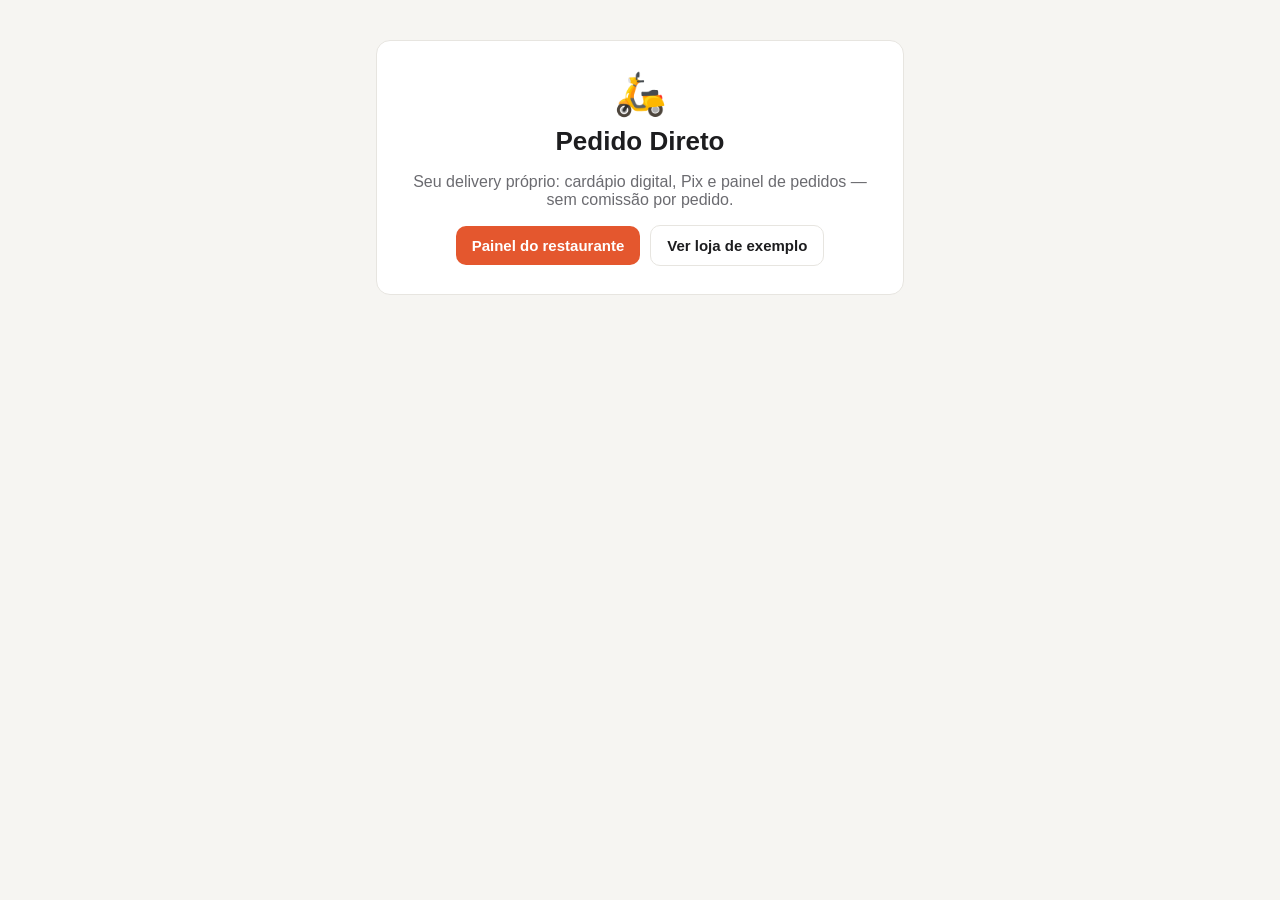
==== web/index.html @ 9a7c46b1 "Frontend: loja pública, acompanhamento do pedido e painel do restaurante - HTML/JS sem dependências," ====
<!DOCTYPE html>
<html lang="pt-BR">
<head>
<meta charset="UTF-8">
<meta name="viewport" content="width=device-width, initial-scale=1">
<title>Pedido Direto — delivery próprio sem comissão</title>
<link rel="stylesheet" href="style.css">
</head>
<body>
<div class="center" style="max-width:560px">
  <div class="card" style="text-align:center;padding:28px">
    <div style="font-size:42px">🛵</div>
    <h1 style="font-size:26px;margin:8px 0">Pedido Direto</h1>
    <p class="muted">Seu delivery próprio: cardápio digital, Pix e painel de pedidos — sem comissão por pedido.</p>
    <div class="row" style="justify-content:center;flex-wrap:wrap;margin-top:16px">
      <a class="btn" href="painel.html">Painel do restaurante</a>
      <a class="btn sec" href="loja.html?s=brasa-burger">Ver loja de exemplo</a>
    </div>
  </div>
</div>
</body>
</html>
---- web/style.css ----
:root{--bg:#f6f5f2;--card:#fff;--ink:#1d1d1f;--mut:#6b6b70;--line:#e7e5e0;--pri:#e4572e;--pri2:#c94320;--ok:#1f9d55;--warn:#c98204;--red:#d33}
*{box-sizing:border-box}
body{margin:0;font-family:-apple-system,BlinkMacSystemFont,"Segoe UI",Roboto,Helvetica,Arial,sans-serif;background:var(--bg);color:var(--ink);-webkit-font-smoothing:antialiased}
button{font:inherit;cursor:pointer}
a{color:inherit}
input,select,textarea{font:inherit;font-size:15px;padding:10px 12px;border:1px solid var(--line);border-radius:10px;width:100%;background:#fff;color:var(--ink)}
textarea{resize:vertical;min-height:60px}
label.f{display:block;font-size:13px;color:var(--mut);margin:10px 0 4px}
label.chk{display:flex;gap:8px;align-items:flex-start;font-size:13px;color:var(--mut);margin:12px 0}
label.chk input{width:18px;height:18px;flex:none;margin-top:1px}
h1,h2,h3{margin:0}
.btn{display:inline-flex;align-items:center;justify-content:center;gap:6px;background:var(--pri);color:#fff;border:0;border-radius:10px;padding:11px 16px;font-weight:600;font-size:15px;text-decoration:none}
.btn:hover{background:var(--pri2)}
.btn.sec{background:#fff;color:var(--ink);border:1px solid var(--line)}
.btn.sec:hover{background:#f1f0ec}
.btn.ok{background:var(--ok)}.btn.ok:hover{background:#178246}
.btn.red{background:#fff;color:var(--red);border:1px solid #f1c4c4}
.btn.sm{padding:7px 11px;font-size:13px;border-radius:8px}
.btn.full{width:100%}
.btn:disabled{opacity:.45;cursor:not-allowed}
.pill{display:inline-flex;align-items:center;gap:5px;font-size:12px;font-weight:600;padding:3px 9px;border-radius:999px;background:#eee;color:#444;white-space:nowrap}
.pill.ok{background:#e3f5ea;color:#16753f}.pill.warn{background:#fff3d6;color:#8a5a00}.pill.red{background:#fde6e6;color:#a32020}.pill.blue{background:#e6eefc;color:#1f4fa8}
.muted{color:var(--mut)}.small{font-size:13px}
.hidden{display:none!important}
.err{color:var(--red);font-size:13px;margin-top:6px;min-height:1em}
.row{display:flex;gap:10px;align-items:center}
.line{display:flex;justify-content:space-between;padding:4px 0;font-size:15px}
.line.tot{font-weight:800;font-size:18px;border-top:1px solid var(--line);margin-top:6px;padding-top:10px}
.card{background:#fff;border:1px solid var(--line);border-radius:14px;padding:16px;margin-bottom:14px}
.code{font-family:ui-monospace,Menlo,monospace;font-size:12px;background:#f4f3ef;padding:10px;border-radius:10px;word-break:break-all}
.toast{position:fixed;top:16px;left:50%;transform:translateX(-50%);background:#1d1d1f;color:#fff;padding:10px 16px;border-radius:10px;z-index:90;font-size:14px;max-width:90vw}
.center{max-width:420px;margin:40px auto;padding:0 16px}
.loading{padding:60px 20px;text-align:center;color:var(--mut)}
.seg{display:flex;gap:8px}
.seg button{flex:1;border:1px solid var(--line);background:#fff;border-radius:10px;padding:10px;font-weight:600}
.seg button.on{border-color:var(--pri);background:#fff3ee;color:var(--pri2)}

/* modal */
.ov{position:fixed;inset:0;background:rgba(0,0,0,.45);z-index:60;display:flex;align-items:flex-end;justify-content:center}
@media(min-width:700px){.ov{align-items:center}}
.modal{background:#fff;width:min(520px,100%);max-height:92vh;overflow:auto;border-radius:20px 20px 0 0;padding:20px}
@media(min-width:700px){.modal{border-radius:20px}}
.modal .mh{display:flex;justify-content:space-between;align-items:center;margin-bottom:12px}
.modal .x{border:0;background:#f1f0ec;width:34px;height:34px;border-radius:50%;font-size:18px}

/* loja */
.shop{max-width:880px;margin:0 auto;padding-bottom:110px}
.hero{background:linear-gradient(135deg,#2a1a14,#5a2a1a);color:#fff;padding:28px 20px 22px;border-radius:0 0 22px 22px}
.hero .logo{width:62px;height:62px;border-radius:16px;background:#fff;display:grid;place-items:center;font-size:30px;margin-bottom:10px;overflow:hidden;color:var(--ink);font-weight:800}
.hero .logo img{width:100%;height:100%;object-fit:cover}
.hero h1{font-size:26px}
.hero .meta{display:flex;flex-wrap:wrap;gap:8px;margin-top:12px}
.hero .meta span{background:rgba(255,255,255,.13);padding:5px 10px;border-radius:999px;font-size:13px}
.note{margin:14px 16px 0;padding:12px 14px;border-radius:12px;font-size:14px}
.note.red{background:#fde6e6;color:#8b1c1c}.note.warn{background:#fff3d6;color:#7a4f00}
.track-banner{margin:14px 16px 0;background:#fff;border:1px solid var(--line);border-radius:14px;padding:12px 14px;display:flex;align-items:center;gap:10px}
.track-banner div{flex:1}
.cats{position:sticky;top:0;z-index:20;background:var(--bg);display:flex;gap:8px;overflow-x:auto;padding:14px 16px 10px;scrollbar-width:none}
.cats::-webkit-scrollbar{display:none}
.cats button{white-space:nowrap;border:1px solid var(--line);background:#fff;border-radius:999px;padding:8px 14px;font-size:14px}
.sec-title{font-size:19px;margin:18px 16px 10px;scroll-margin-top:70px}
.grid{display:grid;grid-template-columns:repeat(auto-fill,minmax(260px,1fr));gap:10px;padding:0 16px}
.prod{background:#fff;border:1px solid var(--line);border-radius:14px;padding:14px;display:flex;gap:12px;text-align:left;width:100%;align-items:flex-start}
.prod:hover{border-color:#d7d3cb;box-shadow:0 2px 10px rgba(0,0,0,.05)}
.prod .em{width:64px;height:64px;flex:none;display:grid;place-items:center;background:#faf6f0;border-radius:12px;font-size:28px;overflow:hidden}
.prod .em img{width:100%;height:100%;object-fit:cover}
.prod h3{font-size:15px;margin-bottom:3px}
.prod p{font-size:13px;color:var(--mut);margin:0 0 6px;line-height:1.35}
.prod .price{font-weight:700}
.prod.off{opacity:.5}
.cartbar{position:fixed;left:50%;transform:translateX(-50%);bottom:16px;width:min(560px,calc(100% - 28px));z-index:30;background:var(--pri);color:#fff;border:0;border-radius:14px;padding:15px 18px;display:flex;justify-content:space-between;font-weight:700;font-size:16px;box-shadow:0 8px 24px rgba(228,87,46,.35)}
.addon{display:flex;align-items:center;gap:10px;padding:10px 0;border-bottom:1px solid var(--line)}
.addon input{width:20px;height:20px}
.addon span{flex:1}
.qty{display:inline-flex;align-items:center;border:1px solid var(--line);border-radius:10px;overflow:hidden;flex:none}
.qty button{border:0;background:#fff;width:36px;height:38px;font-size:18px}
.qty b{min-width:28px;text-align:center}
.citem{display:flex;gap:10px;padding:12px 0;border-bottom:1px solid var(--line)}
.citem .d{flex:1}
.upsell{background:#fff8ec;border:1px dashed #f0c98a;border-radius:12px;padding:12px;margin:12px 0;font-size:14px}
.upsell .row{margin-top:8px;flex-wrap:wrap}
.steps{list-style:none;padding:0;margin:14px 0}
.steps li{display:flex;gap:12px;align-items:center;padding:10px 0;color:#aaa}
.steps li i{width:26px;height:26px;border-radius:50%;border:2px solid #ddd;display:grid;place-items:center;font-style:normal;font-size:13px}
.steps li.done{color:var(--ink)}.steps li.done i{background:var(--ok);border-color:var(--ok);color:#fff}
.steps li.cur{color:var(--ink);font-weight:700}.steps li.cur i{border-color:var(--pri);color:var(--pri)}
.qrimg{display:block;margin:10px auto;width:220px;height:220px}

/* painel */
.panel{display:flex;min-height:100vh}
.side{width:220px;background:#fff;border-right:1px solid var(--line);padding:14px 10px;flex:none}
.side .brand{font-weight:800;padding:6px 10px 4px}
.side .who{font-size:12px;color:var(--mut);padding:0 10px 14px}
.side button.tab{display:flex;justify-content:space-between;width:100%;text-align:left;border:0;background:transparent;padding:10px 12px;border-radius:10px;font-size:15px;color:#333}
.side button.tab.on{background:#fff1ec;color:var(--pri2);font-weight:700}
.side .badge{background:var(--pri);color:#fff;border-radius:999px;font-size:12px;padding:1px 8px}
.side .foot{margin-top:18px;padding:0 10px}
.main{flex:1;padding:18px;min-width:0}
.ptop{display:flex;flex-wrap:wrap;gap:10px;align-items:center;margin-bottom:16px}
.ptop h2{margin-right:auto;font-size:22px}
.toggle{display:inline-flex;align-items:center;gap:8px;background:#fff;border:1px solid var(--line);border-radius:999px;padding:6px 12px 6px 6px;font-size:14px;font-weight:600}
.toggle .sw{width:38px;height:22px;border-radius:999px;background:#ccc;position:relative;transition:.2s;flex:none}
.toggle .sw::after{content:"";position:absolute;top:3px;left:3px;width:16px;height:16px;border-radius:50%;background:#fff;transition:.2s}
.toggle.on .sw{background:var(--ok)}.toggle.on .sw::after{left:19px}
.toggle.warn.on .sw{background:var(--warn)}
.toggle:disabled{opacity:.6;cursor:default}
.kanban{display:grid;grid-template-columns:repeat(5,minmax(230px,1fr));gap:12px;overflow-x:auto;padding-bottom:10px}
.col{background:#efede8;border-radius:14px;padding:10px;min-height:300px}
.col h4{margin:2px 4px 10px;font-size:14px;display:flex;justify-content:space-between}
.oc{background:#fff;border-radius:12px;padding:12px;margin-bottom:10px;border:1px solid var(--line);font-size:14px}
.oc.new{border-color:var(--pri);box-shadow:0 0 0 2px rgba(228,87,46,.15)}
.oc .h{display:flex;justify-content:space-between;align-items:center;margin-bottom:6px;gap:6px}
.oc ul{margin:6px 0;padding-left:18px;color:#333}
.oc .acts{display:flex;gap:6px;flex-wrap:wrap;margin-top:8px}
.kpis{display:grid;grid-template-columns:repeat(auto-fit,minmax(160px,1fr));gap:12px;margin-bottom:14px}
.kpi{background:#fff;border:1px solid var(--line);border-radius:14px;padding:14px}
.kpi small{color:var(--mut);font-size:13px}.kpi b{display:block;font-size:24px;margin-top:4px}
table{width:100%;border-collapse:collapse;font-size:14px}
th{text-align:left;color:var(--mut);font-weight:600;font-size:12px;text-transform:uppercase;letter-spacing:.03em;padding:8px;border-bottom:1px solid var(--line)}
td{padding:9px 8px;border-bottom:1px solid var(--line);vertical-align:middle}
td input{padding:6px 8px;width:96px}
.tblwrap{overflow-x:auto}
.formgrid{display:grid;grid-template-columns:repeat(auto-fit,minmax(180px,1fr));gap:0 12px}
.hbar{display:flex;align-items:center;gap:10px;margin:8px 0;font-size:14px}
.hbar .t{width:170px;white-space:nowrap;overflow:hidden;text-overflow:ellipsis}
.hbar .b{flex:1;background:#f1f0ec;border-radius:6px;height:12px;overflow:hidden}
.hbar .b i{display:block;height:100%;background:var(--pri)}
@media(max-width:760px){
  .panel{flex-direction:column}
  .side{width:100%;display:flex;overflow-x:auto;border-right:0;border-bottom:1px solid var(--line);padding:8px;gap:4px;align-items:center}
  .side .brand,.side .who{display:none}
  .side button.tab{width:auto;white-space:nowrap;gap:6px}
  .side .foot{margin:0;padding:0}
  .main{padding:14px}
}
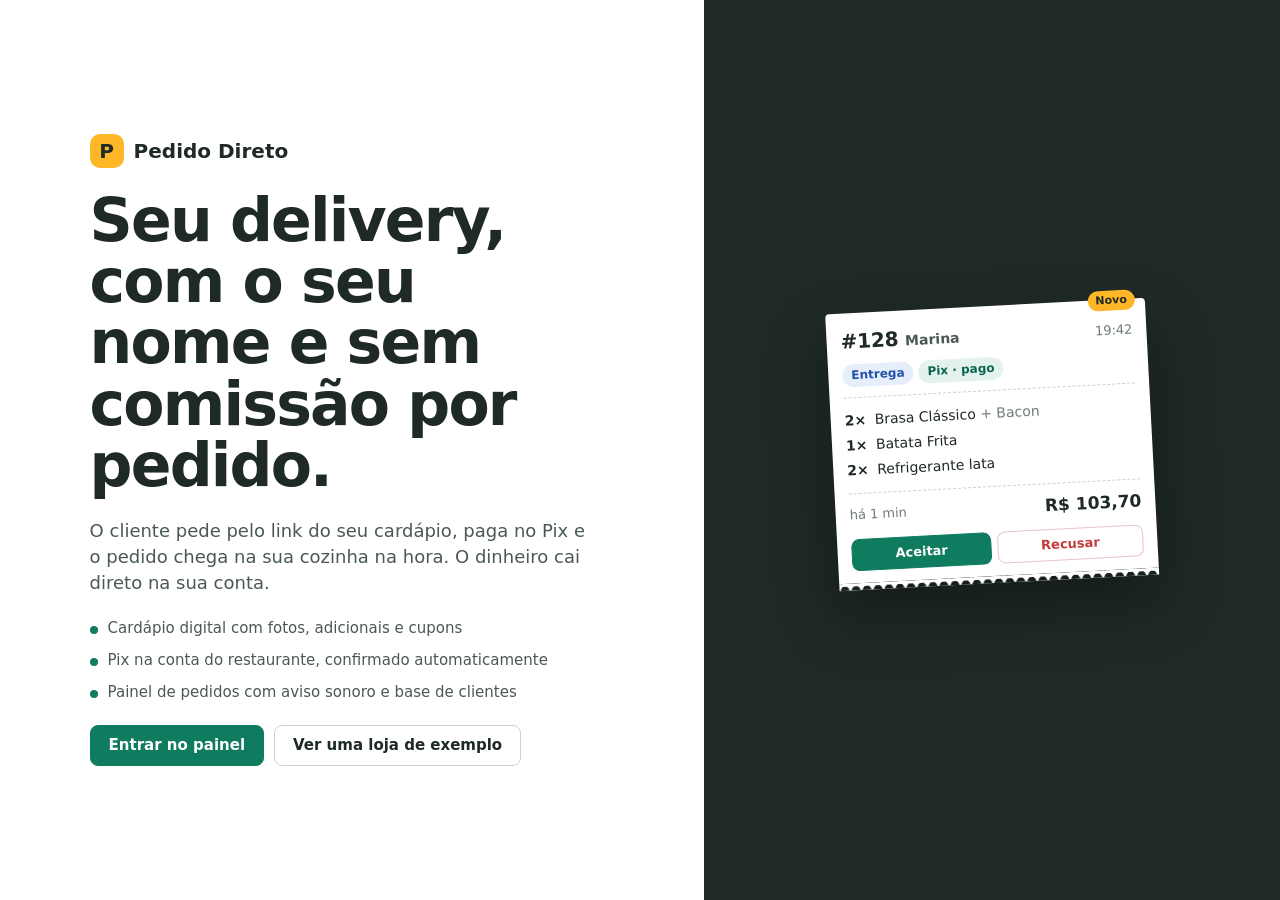
==== commit 091ff488: "Nova identidade visual (manjericão + mostarda) e pedidos em formato de comanda - Paleta própria, tip" ====
--- a/web/index.html
+++ b/web/index.html
@@ -3,20 +3,39 @@
 <head>
 <meta charset="UTF-8">
 <meta name="viewport" content="width=device-width, initial-scale=1">
-<title>Pedido Direto — delivery próprio sem comissão</title>
+<title>Pedido Direto — delivery próprio, sem comissão por pedido</title>
+<meta name="description" content="Cardápio digital, Pix e painel de pedidos para o seu restaurante vender pelo próprio canal, sem comissão por pedido.">
 <link rel="stylesheet" href="style.css">
 </head>
 <body>
-<div class="center" style="max-width:560px">
-  <div class="card" style="text-align:center;padding:28px">
-    <div style="font-size:42px">🛵</div>
-    <h1 style="font-size:26px;margin:8px 0">Pedido Direto</h1>
-    <p class="muted">Seu delivery próprio: cardápio digital, Pix e painel de pedidos — sem comissão por pedido.</p>
-    <div class="row" style="justify-content:center;flex-wrap:wrap;margin-top:16px">
-      <a class="btn" href="painel.html">Painel do restaurante</a>
-      <a class="btn sec" href="loja.html?s=brasa-burger">Ver loja de exemplo</a>
+<main class="home">
+  <section class="copy">
+    <div class="mark"><i>P</i>Pedido Direto</div>
+    <h1>Seu delivery, com o seu nome e sem comissão por pedido.</h1>
+    <p class="lead">O cliente pede pelo link do seu cardápio, paga no Pix e o pedido chega na sua cozinha na hora. O dinheiro cai direto na sua conta.</p>
+    <ul>
+      <li>Cardápio digital com fotos, adicionais e cupons</li>
+      <li>Pix na conta do restaurante, confirmado automaticamente</li>
+      <li>Painel de pedidos com aviso sonoro e base de clientes</li>
+    </ul>
+    <div class="row" style="flex-wrap:wrap">
+      <a class="btn" href="painel.html">Entrar no painel</a>
+      <a class="btn sec" href="loja.html?s=brasa-burger">Ver uma loja de exemplo</a>
     </div>
-  </div>
-</div>
+  </section>
+  <section class="art" aria-hidden="true">
+    <div class="oc new">
+      <div class="h"><b>#128 <small>Marina</small></b><span class="small muted">19:42</span></div>
+      <div class="row" style="flex-wrap:wrap;gap:5px"><span class="pill blue">Entrega</span><span class="pill ok">Pix · pago</span></div>
+      <ul>
+        <li><b>2×</b> Brasa Clássico <span class="muted">+ Bacon</span></li>
+        <li><b>1×</b> Batata Frita</li>
+        <li><b>2×</b> Refrigerante lata</li>
+      </ul>
+      <div class="tot-row"><span class="small muted">há 1 min</span><b>R$ 103,70</b></div>
+      <div class="acts"><span class="btn sm">Aceitar</span><span class="btn red sm">Recusar</span></div>
+    </div>
+  </section>
+</main>
 </body>
 </html>
--- a/web/style.css
+++ b/web/style.css
@@ -1,135 +1,268 @@
-:root{--bg:#f6f5f2;--card:#fff;--ink:#1d1d1f;--mut:#6b6b70;--line:#e7e5e0;--pri:#e4572e;--pri2:#c94320;--ok:#1f9d55;--warn:#c98204;--red:#d33}
+/* =====================================================================
+   Pedido Direto — identidade visual
+   Manjericão (ação), mostarda (destaque), sálvia (fundo), carvão-verde (texto).
+   O elemento marcante é a comanda: pedidos no painel parecem o papel da cozinha.
+   ===================================================================== */
+:root{
+  --ink:#1F2A24;        /* texto e superfícies escuras */
+  --ink-2:#4A5A51;      /* texto secundário */
+  --mut:#6E7D74;        /* texto de apoio */
+  --bg:#EEF2EE;         /* fundo sálvia */
+  --card:#FFFFFF;
+  --line:#DCE3DD;
+  --line-2:#C9D3CB;
+  --pri:#0F7B5F;        /* manjericão */
+  --pri-2:#0B6650;
+  --pri-soft:#E3F2EC;
+  --mustard:#FFB627;
+  --mustard-soft:#FFF4D9;
+  --ok:#0F7B5F;
+  --warn:#B7791F;
+  --red:#C93A3A;
+  --red-soft:#FCE9E9;
+  --blue:#2E62C9;
+  --blue-soft:#E7EEFB;
+  --r-sm:8px; --r:12px; --r-lg:18px;
+  --shadow:0 1px 2px rgba(31,42,36,.06),0 4px 14px rgba(31,42,36,.06);
+  --display: ui-rounded,"SF Pro Rounded","Nunito","Segoe UI Variable Display",system-ui,-apple-system,"Segoe UI",Roboto,sans-serif;
+  --text: system-ui,-apple-system,"Segoe UI",Roboto,"Helvetica Neue",Arial,sans-serif;
+}
 *{box-sizing:border-box}
-body{margin:0;font-family:-apple-system,BlinkMacSystemFont,"Segoe UI",Roboto,Helvetica,Arial,sans-serif;background:var(--bg);color:var(--ink);-webkit-font-smoothing:antialiased}
-button{font:inherit;cursor:pointer}
-a{color:inherit}
-input,select,textarea{font:inherit;font-size:15px;padding:10px 12px;border:1px solid var(--line);border-radius:10px;width:100%;background:#fff;color:var(--ink)}
-textarea{resize:vertical;min-height:60px}
-label.f{display:block;font-size:13px;color:var(--mut);margin:10px 0 4px}
-label.chk{display:flex;gap:8px;align-items:flex-start;font-size:13px;color:var(--mut);margin:12px 0}
-label.chk input{width:18px;height:18px;flex:none;margin-top:1px}
-h1,h2,h3{margin:0}
-.btn{display:inline-flex;align-items:center;justify-content:center;gap:6px;background:var(--pri);color:#fff;border:0;border-radius:10px;padding:11px 16px;font-weight:600;font-size:15px;text-decoration:none}
-.btn:hover{background:var(--pri2)}
-.btn.sec{background:#fff;color:var(--ink);border:1px solid var(--line)}
-.btn.sec:hover{background:#f1f0ec}
-.btn.ok{background:var(--ok)}.btn.ok:hover{background:#178246}
-.btn.red{background:#fff;color:var(--red);border:1px solid #f1c4c4}
-.btn.sm{padding:7px 11px;font-size:13px;border-radius:8px}
+html{-webkit-text-size-adjust:100%}
+body{margin:0;font-family:var(--text);font-size:15px;line-height:1.45;background:var(--bg);color:var(--ink);-webkit-font-smoothing:antialiased}
+h1,h2,h3,h4{margin:0;font-family:var(--display);letter-spacing:-.015em;line-height:1.15}
+h2{font-size:22px;font-weight:800}
+h3{font-size:17px;font-weight:750}
+a{color:var(--pri)}
+button{font:inherit;cursor:pointer;color:inherit}
+:focus-visible{outline:3px solid rgba(15,123,95,.55);outline-offset:2px;border-radius:6px}
+@media (prefers-reduced-motion:reduce){*{transition:none!important;animation:none!important;scroll-behavior:auto!important}}
+.price,.line span:last-child,.kpi b,td{font-variant-numeric:tabular-nums}
+
+/* ---------- formulários ---------- */
+input,select,textarea{font:inherit;font-size:15px;padding:11px 13px;border:1px solid var(--line-2);border-radius:var(--r-sm);width:100%;background:#fff;color:var(--ink);transition:border-color .15s,box-shadow .15s}
+input:focus,select:focus,textarea:focus{outline:none;border-color:var(--pri);box-shadow:0 0 0 3px var(--pri-soft)}
+input:disabled,select:disabled{background:#F4F6F4;color:var(--mut)}
+input[type=file]{padding:9px;background:#F7F9F7;border-style:dashed}
+textarea{resize:vertical;min-height:64px}
+label.f{display:block;font-size:13px;font-weight:600;color:var(--ink-2);margin:12px 0 5px}
+label.chk{display:flex;gap:10px;align-items:flex-start;font-size:14px;color:var(--ink-2);margin:14px 0}
+label.chk input{width:18px;height:18px;flex:none;margin-top:1px;accent-color:var(--pri)}
+
+/* ---------- botões ---------- */
+.btn{display:inline-flex;align-items:center;justify-content:center;gap:6px;background:var(--pri);color:#fff;border:1px solid var(--pri);border-radius:var(--r-sm);padding:11px 18px;font-weight:700;font-size:15px;text-decoration:none;line-height:1.1;transition:background .15s,border-color .15s}
+.btn:hover{background:var(--pri-2);border-color:var(--pri-2)}
+.btn.sec{background:#fff;color:var(--ink);border-color:var(--line-2)}
+.btn.sec:hover{background:#F4F7F5;border-color:var(--ink-2)}
+.btn.ok{background:var(--pri);border-color:var(--pri)}
+.btn.red{background:#fff;color:var(--red);border-color:#EBC3C3}
+.btn.red:hover{background:var(--red-soft)}
+.btn.sm{padding:8px 12px;font-size:13px}
 .btn.full{width:100%}
 .btn:disabled{opacity:.45;cursor:not-allowed}
-.pill{display:inline-flex;align-items:center;gap:5px;font-size:12px;font-weight:600;padding:3px 9px;border-radius:999px;background:#eee;color:#444;white-space:nowrap}
-.pill.ok{background:#e3f5ea;color:#16753f}.pill.warn{background:#fff3d6;color:#8a5a00}.pill.red{background:#fde6e6;color:#a32020}.pill.blue{background:#e6eefc;color:#1f4fa8}
+
+/* ---------- utilitários ---------- */
+.pill{display:inline-flex;align-items:center;gap:5px;font-size:12px;font-weight:700;padding:3px 9px;border-radius:999px;background:#EDF0EE;color:var(--ink-2);white-space:nowrap}
+.pill.ok{background:var(--pri-soft);color:var(--pri-2)}
+.pill.warn{background:var(--mustard-soft);color:#8A5A00}
+.pill.red{background:var(--red-soft);color:#9E2626}
+.pill.blue{background:var(--blue-soft);color:#2350A8}
 .muted{color:var(--mut)}.small{font-size:13px}
 .hidden{display:none!important}
-.err{color:var(--red);font-size:13px;margin-top:6px;min-height:1em}
+.err{color:var(--red);font-size:13px;margin-top:6px;min-height:1em;font-weight:600}
 .row{display:flex;gap:10px;align-items:center}
-.line{display:flex;justify-content:space-between;padding:4px 0;font-size:15px}
-.line.tot{font-weight:800;font-size:18px;border-top:1px solid var(--line);margin-top:6px;padding-top:10px}
-.card{background:#fff;border:1px solid var(--line);border-radius:14px;padding:16px;margin-bottom:14px}
-.code{font-family:ui-monospace,Menlo,monospace;font-size:12px;background:#f4f3ef;padding:10px;border-radius:10px;word-break:break-all}
-.toast{position:fixed;top:16px;left:50%;transform:translateX(-50%);background:#1d1d1f;color:#fff;padding:10px 16px;border-radius:10px;z-index:90;font-size:14px;max-width:90vw}
-.center{max-width:420px;margin:40px auto;padding:0 16px}
-.loading{padding:60px 20px;text-align:center;color:var(--mut)}
-.seg{display:flex;gap:8px}
-.seg button{flex:1;border:1px solid var(--line);background:#fff;border-radius:10px;padding:10px;font-weight:600}
-.seg button.on{border-color:var(--pri);background:#fff3ee;color:var(--pri2)}
-
-/* modal */
-.ov{position:fixed;inset:0;background:rgba(0,0,0,.45);z-index:60;display:flex;align-items:flex-end;justify-content:center}
+.line{display:flex;justify-content:space-between;gap:12px;padding:5px 0;font-size:15px}
+.line.tot{font-family:var(--display);font-weight:800;font-size:19px;border-top:1px dashed var(--line-2);margin-top:8px;padding-top:12px}
+.card{background:var(--card);border:1px solid var(--line);border-radius:var(--r);padding:18px;margin-bottom:14px}
+.card > h3{margin-bottom:10px}
+.code{font-family:ui-monospace,SFMono-Regular,Menlo,monospace;font-size:12px;background:#F2F5F3;border:1px solid var(--line);padding:11px;border-radius:var(--r-sm);word-break:break-all}
+.toast{position:fixed;top:18px;left:50%;transform:translateX(-50%);background:var(--ink);color:#fff;padding:11px 18px;border-radius:999px;z-index:90;font-size:14px;font-weight:600;max-width:90vw;box-shadow:0 8px 24px rgba(31,42,36,.25)}
+.center{max-width:440px;margin:48px auto;padding:0 16px}
+.loading{padding:72px 20px;text-align:center;color:var(--mut)}
+.seg{display:flex;gap:4px;background:#E6EBE7;padding:4px;border-radius:10px}
+.seg button{flex:1;border:0;background:transparent;border-radius:7px;padding:9px 10px;font-weight:700;font-size:14px;color:var(--ink-2)}
+.seg button.on{background:#fff;color:var(--ink);box-shadow:0 1px 3px rgba(31,42,36,.15)}
+.note{margin:14px 16px 0;padding:12px 14px;border-radius:var(--r);font-size:14px;font-weight:600}
+.note.red{background:var(--red-soft);color:#8B2020}
+.note.warn{background:var(--mustard-soft);color:#7A4F00}
+
+/* ---------- modal ---------- */
+.ov{position:fixed;inset:0;background:rgba(20,28,24,.5);z-index:60;display:flex;align-items:flex-end;justify-content:center}
 @media(min-width:700px){.ov{align-items:center}}
-.modal{background:#fff;width:min(520px,100%);max-height:92vh;overflow:auto;border-radius:20px 20px 0 0;padding:20px}
-@media(min-width:700px){.modal{border-radius:20px}}
-.modal .mh{display:flex;justify-content:space-between;align-items:center;margin-bottom:12px}
-.modal .x{border:0;background:#f1f0ec;width:34px;height:34px;border-radius:50%;font-size:18px}
-
-/* loja */
-.shop{max-width:880px;margin:0 auto;padding-bottom:110px}
-.hero{background:linear-gradient(135deg,#2a1a14,#5a2a1a);color:#fff;padding:28px 20px 22px;border-radius:0 0 22px 22px}
-.hero .logo{width:62px;height:62px;border-radius:16px;background:#fff;display:grid;place-items:center;font-size:30px;margin-bottom:10px;overflow:hidden;color:var(--ink);font-weight:800}
+.modal{background:#fff;width:min(540px,100%);max-height:92vh;overflow:auto;border-radius:22px 22px 0 0;padding:22px}
+@media(min-width:700px){.modal{border-radius:22px}}
+.modal .mh{display:flex;justify-content:space-between;align-items:center;margin-bottom:14px;gap:10px}
+.modal .x{border:0;background:#EEF2EF;width:36px;height:36px;border-radius:50%;font-size:20px;flex:none}
+
+/* =====================================================================
+   LOJA (cliente)
+   ===================================================================== */
+.shop{max-width:920px;margin:0 auto;padding-bottom:120px;background:var(--card);min-height:100vh}
+@media(min-width:940px){.shop{border-left:1px solid var(--line);border-right:1px solid var(--line)}}
+.hero{background:var(--ink);color:#fff;padding:30px 22px 24px;display:grid;grid-template-columns:auto 1fr;gap:4px 16px;align-items:center}
+.hero .logo{grid-row:span 2;width:76px;height:76px;border-radius:20px;background:var(--mustard);display:grid;place-items:center;font-family:var(--display);font-size:34px;font-weight:900;color:var(--ink);overflow:hidden;box-shadow:0 0 0 4px rgba(255,255,255,.08)}
 .hero .logo img{width:100%;height:100%;object-fit:cover}
-.hero h1{font-size:26px}
-.hero .meta{display:flex;flex-wrap:wrap;gap:8px;margin-top:12px}
-.hero .meta span{background:rgba(255,255,255,.13);padding:5px 10px;border-radius:999px;font-size:13px}
-.note{margin:14px 16px 0;padding:12px 14px;border-radius:12px;font-size:14px}
-.note.red{background:#fde6e6;color:#8b1c1c}.note.warn{background:#fff3d6;color:#7a4f00}
-.track-banner{margin:14px 16px 0;background:#fff;border:1px solid var(--line);border-radius:14px;padding:12px 14px;display:flex;align-items:center;gap:10px}
+.hero h1{font-size:30px;font-weight:900;letter-spacing:-.02em;align-self:end}
+.hero > .small{align-self:start;opacity:.75}
+.hero .meta{grid-column:1 / -1;display:flex;flex-wrap:wrap;gap:8px;margin-top:16px}
+.hero .meta span{background:rgba(255,255,255,.1);padding:6px 11px;border-radius:999px;font-size:13px;font-weight:600}
+.hero .meta span:first-child{background:#fff;color:var(--ink)}
+.track-banner{margin:14px 16px 0;background:var(--mustard-soft);border:1px solid #F3D99A;border-radius:var(--r);padding:12px 14px;display:flex;align-items:center;gap:12px}
 .track-banner div{flex:1}
-.cats{position:sticky;top:0;z-index:20;background:var(--bg);display:flex;gap:8px;overflow-x:auto;padding:14px 16px 10px;scrollbar-width:none}
+.cats{position:sticky;top:0;z-index:20;background:rgba(255,255,255,.96);backdrop-filter:blur(6px);display:flex;gap:2px;overflow-x:auto;padding:0 12px;border-bottom:1px solid var(--line);scrollbar-width:none}
 .cats::-webkit-scrollbar{display:none}
-.cats button{white-space:nowrap;border:1px solid var(--line);background:#fff;border-radius:999px;padding:8px 14px;font-size:14px}
-.sec-title{font-size:19px;margin:18px 16px 10px;scroll-margin-top:70px}
-.grid{display:grid;grid-template-columns:repeat(auto-fill,minmax(260px,1fr));gap:10px;padding:0 16px}
-.prod{background:#fff;border:1px solid var(--line);border-radius:14px;padding:14px;display:flex;gap:12px;text-align:left;width:100%;align-items:flex-start}
-.prod:hover{border-color:#d7d3cb;box-shadow:0 2px 10px rgba(0,0,0,.05)}
-.prod .em{width:64px;height:64px;flex:none;display:grid;place-items:center;background:#faf6f0;border-radius:12px;font-size:28px;overflow:hidden}
+.cats button{white-space:nowrap;border:0;background:transparent;padding:15px 12px 13px;font-size:14px;font-weight:700;color:var(--ink-2);border-bottom:3px solid transparent}
+.cats button:hover{color:var(--ink);border-bottom-color:var(--mustard)}
+.sec-title{font-size:21px;font-weight:850;margin:26px 18px 8px;scroll-margin-top:64px}
+.grid{display:grid;grid-template-columns:1fr;padding:0 18px}
+@media(min-width:760px){.grid{grid-template-columns:1fr 1fr;column-gap:28px}}
+.prod{background:transparent;border:0;border-bottom:1px solid var(--line);padding:16px 0;display:flex;flex-direction:row-reverse;gap:14px;text-align:left;width:100%;align-items:flex-start;color:var(--ink)}
+.prod > div:last-child{flex:1;min-width:0}
+.prod .em{width:96px;height:96px;flex:none;display:grid;place-items:center;background:#F2F5F3;border-radius:14px;font-size:30px;overflow:hidden}
 .prod .em img{width:100%;height:100%;object-fit:cover}
-.prod h3{font-size:15px;margin-bottom:3px}
-.prod p{font-size:13px;color:var(--mut);margin:0 0 6px;line-height:1.35}
-.prod .price{font-weight:700}
-.prod.off{opacity:.5}
-.cartbar{position:fixed;left:50%;transform:translateX(-50%);bottom:16px;width:min(560px,calc(100% - 28px));z-index:30;background:var(--pri);color:#fff;border:0;border-radius:14px;padding:15px 18px;display:flex;justify-content:space-between;font-weight:700;font-size:16px;box-shadow:0 8px 24px rgba(228,87,46,.35)}
-.addon{display:flex;align-items:center;gap:10px;padding:10px 0;border-bottom:1px solid var(--line)}
-.addon input{width:20px;height:20px}
+.prod h3{font-size:16px;font-weight:750;margin-bottom:4px}
+.prod p{font-size:13.5px;color:var(--mut);margin:0 0 10px;line-height:1.4;display:-webkit-box;-webkit-line-clamp:2;-webkit-box-orient:vertical;overflow:hidden}
+.prod .price{display:inline-block;font-family:var(--display);font-weight:850;font-size:15px;background:var(--mustard);color:var(--ink);padding:3px 9px;border-radius:7px}
+.prod:hover h3{color:var(--pri)}
+.prod.off{opacity:.55}
+.prod.off .price{background:transparent;padding:0}
+.cartbar{position:fixed;left:50%;transform:translateX(-50%);bottom:16px;width:min(580px,calc(100% - 28px));z-index:30;background:var(--ink);color:#fff;border:0;border-radius:16px;padding:16px 20px;display:flex;justify-content:space-between;align-items:center;font-weight:800;font-size:16px;box-shadow:0 12px 30px rgba(31,42,36,.35)}
+.cartbar span:last-child{font-family:var(--display);background:var(--mustard);color:var(--ink);padding:4px 10px;border-radius:8px}
+.addon{display:flex;align-items:center;gap:12px;padding:12px 0;border-bottom:1px solid var(--line);cursor:pointer}
+.addon input{width:20px;height:20px;accent-color:var(--pri)}
 .addon span{flex:1}
-.qty{display:inline-flex;align-items:center;border:1px solid var(--line);border-radius:10px;overflow:hidden;flex:none}
-.qty button{border:0;background:#fff;width:36px;height:38px;font-size:18px}
+.qty{display:inline-flex;align-items:center;border:1px solid var(--line-2);border-radius:10px;overflow:hidden;flex:none;background:#fff}
+.qty button{border:0;background:#fff;width:38px;height:40px;font-size:18px;font-weight:700}
+.qty button:hover{background:#F2F5F3}
 .qty b{min-width:28px;text-align:center}
-.citem{display:flex;gap:10px;padding:12px 0;border-bottom:1px solid var(--line)}
+.citem{display:flex;gap:12px;padding:14px 0;border-bottom:1px solid var(--line)}
 .citem .d{flex:1}
-.upsell{background:#fff8ec;border:1px dashed #f0c98a;border-radius:12px;padding:12px;margin:12px 0;font-size:14px}
+.upsell{background:var(--mustard-soft);border-radius:var(--r);padding:13px 14px;margin:14px 0;font-size:14px}
 .upsell .row{margin-top:8px;flex-wrap:wrap}
-.steps{list-style:none;padding:0;margin:14px 0}
-.steps li{display:flex;gap:12px;align-items:center;padding:10px 0;color:#aaa}
-.steps li i{width:26px;height:26px;border-radius:50%;border:2px solid #ddd;display:grid;place-items:center;font-style:normal;font-size:13px}
-.steps li.done{color:var(--ink)}.steps li.done i{background:var(--ok);border-color:var(--ok);color:#fff}
-.steps li.cur{color:var(--ink);font-weight:700}.steps li.cur i{border-color:var(--pri);color:var(--pri)}
-.qrimg{display:block;margin:10px auto;width:220px;height:220px}
-
-/* painel */
+.steps{list-style:none;padding:0;margin:16px 0;position:relative}
+.steps li{display:flex;gap:12px;align-items:center;padding:9px 0;color:#A3AFA7;font-weight:600;position:relative}
+.steps li:not(:last-child)::after{content:"";position:absolute;left:13px;top:36px;bottom:-9px;width:2px;background:var(--line)}
+.steps li i{width:28px;height:28px;border-radius:50%;border:2px solid var(--line-2);display:grid;place-items:center;font-style:normal;font-size:13px;background:#fff;position:relative;z-index:1}
+.steps li.done{color:var(--ink)}
+.steps li.done i{background:var(--pri);border-color:var(--pri);color:#fff}
+.steps li.done:not(:last-child)::after{background:var(--pri)}
+.steps li.cur{color:var(--ink);font-weight:800}
+.steps li.cur i{border-color:var(--mustard);background:var(--mustard);color:var(--ink)}
+.qrimg{display:block;margin:12px auto;width:220px;height:220px;border-radius:var(--r);border:1px solid var(--line)}
+
+/* =====================================================================
+   PAINEL (restaurante)
+   ===================================================================== */
 .panel{display:flex;min-height:100vh}
-.side{width:220px;background:#fff;border-right:1px solid var(--line);padding:14px 10px;flex:none}
-.side .brand{font-weight:800;padding:6px 10px 4px}
-.side .who{font-size:12px;color:var(--mut);padding:0 10px 14px}
-.side button.tab{display:flex;justify-content:space-between;width:100%;text-align:left;border:0;background:transparent;padding:10px 12px;border-radius:10px;font-size:15px;color:#333}
-.side button.tab.on{background:#fff1ec;color:var(--pri2);font-weight:700}
-.side .badge{background:var(--pri);color:#fff;border-radius:999px;font-size:12px;padding:1px 8px}
-.side .foot{margin-top:18px;padding:0 10px}
-.main{flex:1;padding:18px;min-width:0}
-.ptop{display:flex;flex-wrap:wrap;gap:10px;align-items:center;margin-bottom:16px}
-.ptop h2{margin-right:auto;font-size:22px}
-.toggle{display:inline-flex;align-items:center;gap:8px;background:#fff;border:1px solid var(--line);border-radius:999px;padding:6px 12px 6px 6px;font-size:14px;font-weight:600}
-.toggle .sw{width:38px;height:22px;border-radius:999px;background:#ccc;position:relative;transition:.2s;flex:none}
-.toggle .sw::after{content:"";position:absolute;top:3px;left:3px;width:16px;height:16px;border-radius:50%;background:#fff;transition:.2s}
-.toggle.on .sw{background:var(--ok)}.toggle.on .sw::after{left:19px}
-.toggle.warn.on .sw{background:var(--warn)}
+.side{width:236px;background:var(--ink);color:#E7EDE9;padding:18px 12px;flex:none;display:flex;flex-direction:column;gap:2px;position:sticky;top:0;height:100vh}
+.side .brand{font-family:var(--display);font-weight:900;font-size:18px;padding:4px 10px 2px;color:#fff;letter-spacing:-.01em}
+.side .who{font-size:12px;color:#9DB0A5;padding:0 10px 14px}
+.side select{background:#2C3A32;border-color:#3D4E44;color:#fff}
+.side button.tab{display:flex;align-items:center;gap:11px;width:100%;text-align:left;border:0;background:transparent;padding:10px 12px;border-radius:10px;font-size:15px;font-weight:600;color:#C9D6CE}
+.side button.tab svg{width:19px;height:19px;flex:none;opacity:.85}
+.side button.tab span.lbl{flex:1}
+.side button.tab:hover{background:#2A3730;color:#fff}
+.side button.tab.on{background:#fff;color:var(--ink)}
+.side button.tab.on svg{opacity:1;color:var(--pri)}
+.side .badge{background:var(--mustard);color:var(--ink);border-radius:999px;font-size:12px;font-weight:800;padding:1px 8px;min-width:22px;text-align:center}
+.side .foot{margin-top:auto;padding:10px}
+.side .foot .btn{background:transparent;color:#C9D6CE;border-color:#3D4E44;width:100%}
+.side .foot .btn:hover{background:#2A3730;color:#fff}
+.main{flex:1;padding:24px 28px;min-width:0;max-width:1500px}
+.ptop{display:flex;flex-wrap:wrap;gap:10px;align-items:center;margin-bottom:18px}
+.ptop h2{margin-right:auto;font-size:26px;font-weight:900}
+.toggle{display:inline-flex;align-items:center;gap:9px;background:#fff;border:1px solid var(--line-2);border-radius:999px;padding:6px 14px 6px 6px;font-size:14px;font-weight:700;color:var(--ink)}
+.toggle .sw{width:40px;height:24px;border-radius:999px;background:#C7D0CA;position:relative;transition:background .2s;flex:none}
+.toggle .sw::after{content:"";position:absolute;top:3px;left:3px;width:18px;height:18px;border-radius:50%;background:#fff;transition:left .2s;box-shadow:0 1px 2px rgba(0,0,0,.2)}
+.toggle.on .sw{background:var(--pri)}.toggle.on .sw::after{left:19px}
+.toggle.warn.on .sw{background:var(--mustard)}
 .toggle:disabled{opacity:.6;cursor:default}
-.kanban{display:grid;grid-template-columns:repeat(5,minmax(230px,1fr));gap:12px;overflow-x:auto;padding-bottom:10px}
-.col{background:#efede8;border-radius:14px;padding:10px;min-height:300px}
-.col h4{margin:2px 4px 10px;font-size:14px;display:flex;justify-content:space-between}
-.oc{background:#fff;border-radius:12px;padding:12px;margin-bottom:10px;border:1px solid var(--line);font-size:14px}
-.oc.new{border-color:var(--pri);box-shadow:0 0 0 2px rgba(228,87,46,.15)}
-.oc .h{display:flex;justify-content:space-between;align-items:center;margin-bottom:6px;gap:6px}
-.oc ul{margin:6px 0;padding-left:18px;color:#333}
-.oc .acts{display:flex;gap:6px;flex-wrap:wrap;margin-top:8px}
-.kpis{display:grid;grid-template-columns:repeat(auto-fit,minmax(160px,1fr));gap:12px;margin-bottom:14px}
-.kpi{background:#fff;border:1px solid var(--line);border-radius:14px;padding:14px}
-.kpi small{color:var(--mut);font-size:13px}.kpi b{display:block;font-size:24px;margin-top:4px}
+
+/* fila de pedidos */
+.kanban{display:grid;grid-template-columns:repeat(5,minmax(228px,1fr));gap:14px;overflow-x:auto;padding-bottom:12px;align-items:start}
+.col{background:#E3E9E4;border-radius:var(--r);padding:10px;min-height:320px;border-top:4px solid var(--st,#AAB7AE)}
+.col.st-pending{--st:var(--mustard)}
+.col.st-preparing{--st:var(--blue)}
+.col.st-ready{--st:var(--pri)}
+.col.st-out_for_delivery{--st:#7A5AF5}
+.col.st-completed{--st:#AAB7AE}
+.col h4{margin:4px 6px 12px;font-size:15px;font-weight:800;display:flex;justify-content:space-between;align-items:center}
+.col h4 .muted{background:#fff;color:var(--ink-2);border-radius:999px;padding:1px 9px;font-size:13px}
+.col > .small{padding:8px 6px}
+
+/* a comanda */
+.oc{position:relative;background:#fff;padding:14px 14px 12px;margin-bottom:18px;font-size:14px;box-shadow:var(--shadow);border-radius:4px 4px 0 0}
+.oc::after{content:"";position:absolute;left:0;right:0;bottom:-7px;height:7px;
+  background:radial-gradient(circle at 50% 100%,transparent 4px,#fff 4.5px) 0 0/11px 7px repeat-x}
+.oc.new{box-shadow:0 0 0 2px var(--mustard),var(--shadow)}
+.oc.new::before{content:"Novo";position:absolute;top:-9px;right:10px;background:var(--mustard);color:var(--ink);font-size:11px;font-weight:800;padding:2px 8px;border-radius:999px}
+.oc .h{display:flex;justify-content:space-between;align-items:baseline;gap:8px;margin-bottom:8px}
+.oc .h b{font-family:var(--display);font-size:20px;font-weight:900;letter-spacing:-.01em}
+.oc .h b small{font-family:var(--text);font-size:14px;font-weight:700;color:var(--ink-2);letter-spacing:0}
+.oc ul{margin:10px 0;padding:10px 0 0;list-style:none;border-top:1px dashed var(--line-2)}
+.oc ul li{padding:3px 0;line-height:1.35}
+.oc ul li b{font-family:var(--display);margin-right:4px}
+.oc .tot-row{display:flex;justify-content:space-between;align-items:center;border-top:1px dashed var(--line-2);margin-top:10px;padding-top:9px}
+.oc .tot-row b{font-family:var(--display);font-size:17px;font-weight:900}
+.oc .acts{display:flex;gap:6px;flex-wrap:wrap;margin-top:11px}
+.oc .acts .btn{flex:1 1 auto}
+
+/* relatórios, tabelas */
+.kpis{display:grid;grid-template-columns:repeat(auto-fit,minmax(170px,1fr));gap:12px;margin-bottom:16px}
+.kpi{background:#fff;border:1px solid var(--line);border-radius:var(--r);padding:16px}
+.kpi small{color:var(--mut);font-size:13px;font-weight:600}
+.kpi b{display:block;font-family:var(--display);font-size:27px;font-weight:900;margin-top:6px;letter-spacing:-.01em}
+.kpis .kpi:first-child{background:var(--ink);border-color:var(--ink);color:#fff}
+.kpis .kpi:first-child small{color:#A9BAB0}
+.kpis .kpi:first-child b{color:var(--mustard)}
 table{width:100%;border-collapse:collapse;font-size:14px}
-th{text-align:left;color:var(--mut);font-weight:600;font-size:12px;text-transform:uppercase;letter-spacing:.03em;padding:8px;border-bottom:1px solid var(--line)}
-td{padding:9px 8px;border-bottom:1px solid var(--line);vertical-align:middle}
-td input{padding:6px 8px;width:96px}
+th{text-align:left;color:var(--mut);font-weight:700;font-size:12.5px;padding:9px 8px;border-bottom:1px solid var(--line)}
+td{padding:11px 8px;border-bottom:1px solid var(--line);vertical-align:middle}
+tbody tr:hover td{background:#F8FAF8}
+tbody tr:last-child td{border-bottom:0}
+td input{padding:7px 9px;width:100px}
 .tblwrap{overflow-x:auto}
-.formgrid{display:grid;grid-template-columns:repeat(auto-fit,minmax(180px,1fr));gap:0 12px}
-.hbar{display:flex;align-items:center;gap:10px;margin:8px 0;font-size:14px}
-.hbar .t{width:170px;white-space:nowrap;overflow:hidden;text-overflow:ellipsis}
-.hbar .b{flex:1;background:#f1f0ec;border-radius:6px;height:12px;overflow:hidden}
-.hbar .b i{display:block;height:100%;background:var(--pri)}
-@media(max-width:760px){
+.formgrid{display:grid;grid-template-columns:repeat(auto-fit,minmax(190px,1fr));gap:0 14px}
+.hbar{display:flex;align-items:center;gap:12px;margin:10px 0;font-size:14px}
+.hbar .t{width:180px;white-space:nowrap;overflow:hidden;text-overflow:ellipsis;font-weight:600}
+.hbar .b{flex:1;background:#EDF1EE;border-radius:6px;height:14px;overflow:hidden}
+.hbar .b i{display:block;height:100%;background:var(--pri);border-radius:6px}
+
+/* fotos */
+.thumb{width:52px;height:52px;border-radius:10px;object-fit:cover;background:#F2F5F3;display:inline-grid;place-items:center;font-size:22px;flex:none;border:1px solid var(--line)}
+.thumb.empty{color:var(--mut);font-family:var(--display);font-weight:900}
+.photo-pick{display:inline-flex;align-items:center;gap:8px;cursor:pointer;margin-right:6px;font-weight:600;color:var(--pri)}
+.photo-pick:hover .thumb{outline:2px solid var(--pri)}
+
+@media(max-width:820px){
   .panel{flex-direction:column}
-  .side{width:100%;display:flex;overflow-x:auto;border-right:0;border-bottom:1px solid var(--line);padding:8px;gap:4px;align-items:center}
+  .side{width:100%;height:auto;position:sticky;top:0;z-index:30;flex-direction:row;overflow-x:auto;padding:8px;gap:4px;align-items:center}
   .side .brand,.side .who{display:none}
-  .side button.tab{width:auto;white-space:nowrap;gap:6px}
-  .side .foot{margin:0;padding:0}
-  .main{padding:14px}
+  .side select{min-width:140px}
+  .side button.tab{width:auto;white-space:nowrap;padding:9px 11px;font-size:14px}
+  .side .foot{margin:0 0 0 auto;padding:0}
+  .side .foot .btn{width:auto}
+  .main{padding:16px}
+  .ptop h2{font-size:22px}
+  .kanban{grid-template-columns:repeat(5,minmax(260px,85vw));scroll-snap-type:x mandatory}
+  .col{scroll-snap-align:start}
 }
+
+/* =====================================================================
+   Página inicial
+   ===================================================================== */
+.home{min-height:100vh;display:grid;grid-template-columns:1.1fr .9fr;background:var(--card)}
+.home .copy{padding:64px 7vw;display:flex;flex-direction:column;justify-content:center;gap:22px;max-width:680px}
+.home .mark{font-family:var(--display);font-weight:900;font-size:20px;display:flex;align-items:center;gap:10px}
+.home .mark i{width:34px;height:34px;border-radius:10px;background:var(--mustard);display:grid;place-items:center;font-style:normal;color:var(--ink)}
+.home h1{font-size:clamp(36px,5.2vw,60px);font-weight:900;letter-spacing:-.03em;line-height:1.02}
+.home p.lead{font-size:18px;color:var(--ink-2);max-width:52ch;margin:0}
+.home .copy ul{margin:0;padding:0;list-style:none;display:grid;gap:10px;color:var(--ink-2)}
+.home .copy ul li{display:flex;gap:10px;align-items:flex-start}
+.home .copy ul li::before{content:"";width:8px;height:8px;border-radius:50%;background:var(--pri);margin-top:8px;flex:none}
+.home .art{background:var(--ink);display:grid;place-items:center;padding:40px;position:relative;overflow:hidden}
+.home .art .oc{width:min(320px,100%);transform:rotate(-3deg);box-shadow:0 30px 60px rgba(0,0,0,.35)}
+@media(max-width:860px){.home{grid-template-columns:1fr}.home .art{min-height:360px}.home .copy{padding:40px 22px}}
+
+.brandmark{font-family:var(--display);font-weight:900;font-size:19px;display:flex;align-items:center;gap:10px;margin:0 0 18px;color:var(--ink);text-decoration:none}
+.brandmark i{width:32px;height:32px;border-radius:10px;background:var(--mustard);display:grid;place-items:center;font-style:normal}
